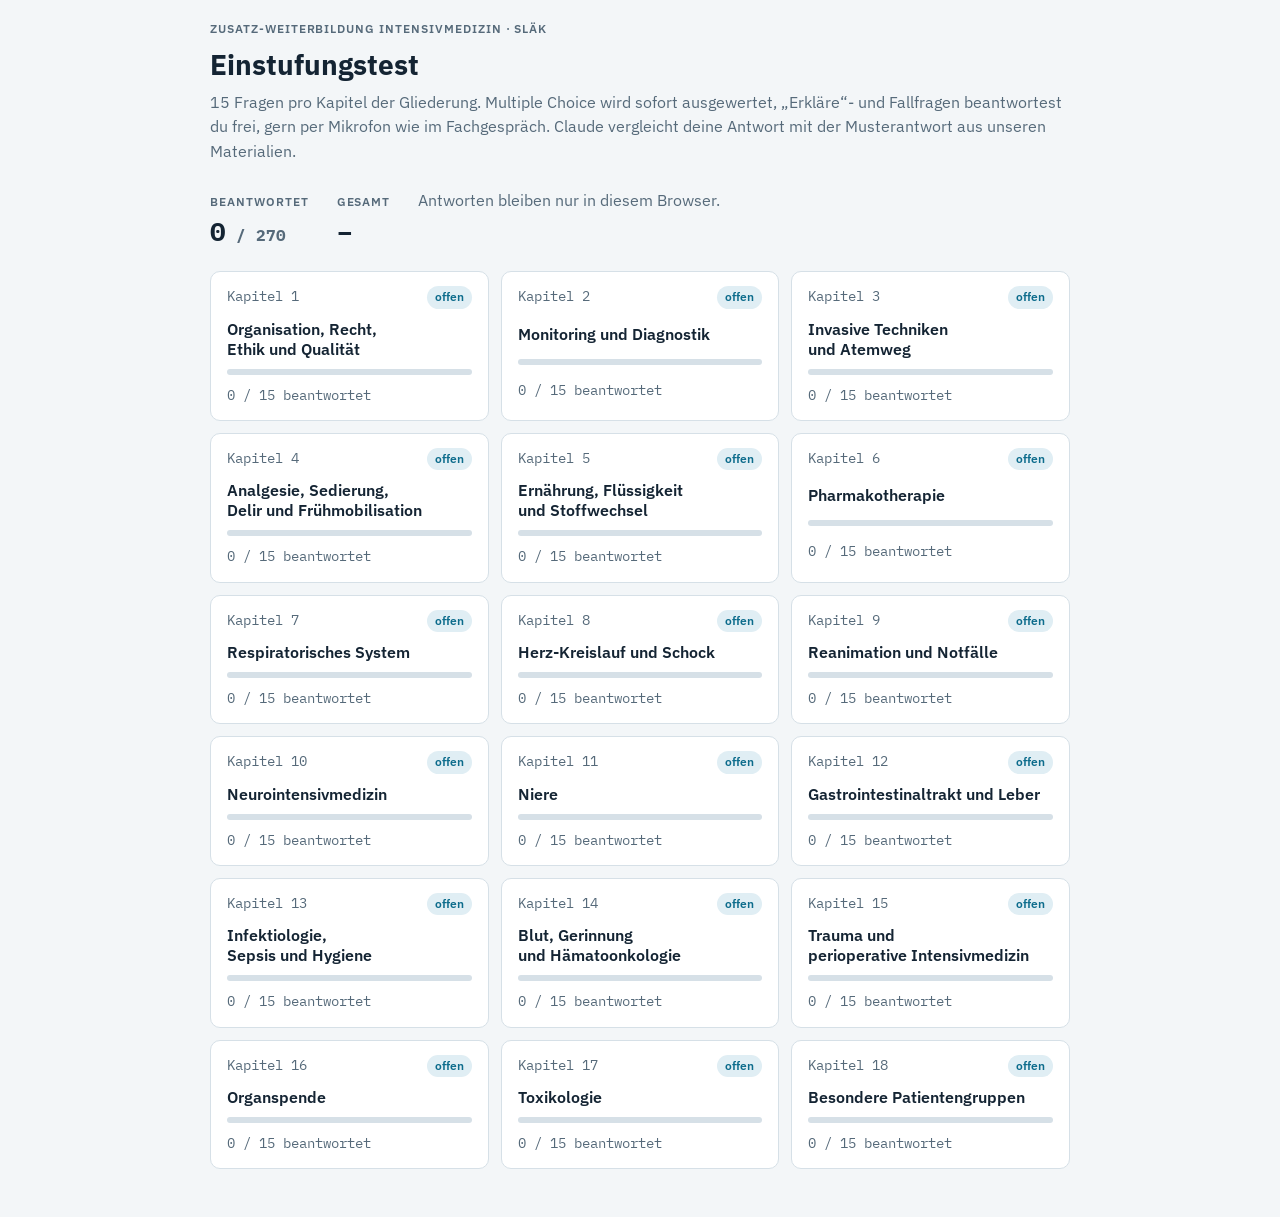
==== einstufung/test/index.html @ cc11ef99 "Webseite aus 88b5002 gebaut" ====
<!doctype html>
<html lang="de">
<head>
<meta charset="utf-8">
<meta name="viewport" content="width=device-width, initial-scale=1, viewport-fit=cover">
<title>Einstufungstest Intensivmedizin</title>
<style>body{margin:0}img{max-width:100%}[hidden]{display:none!important}</style>
</head>
<body>

<meta name="claude:viewport-fit-sides" content="cover">
<link rel="preconnect" href="https://fonts.googleapis.com">
<link rel="stylesheet" href="https://fonts.googleapis.com/css2?family=IBM+Plex+Mono:wght@400;500&family=IBM+Plex+Sans:wght@400;500;600;700&display=swap">
<style>
/* Layout: eine ruhige Spalte wie ein Prüfungsbogen; Übersicht als Raster aus 18 Kapitelkarten, Frage-Ansicht einspaltig. */
:root {
  --bg: #f3f6f8;
  --surface: #ffffff;
  --ink: #142433;
  --muted: #566a7a;
  --line: #d6e0e7;
  --accent: #0d6c8c;
  --accent-ink: #ffffff;
  --accent-soft: #e0eef4;
  --ok: #1f7a4d;
  --ok-soft: #e1f2e8;
  --mid: #9a6408;
  --mid-soft: #fbefd9;
  --bad: #b3362d;
  --bad-soft: #f8e2df;
  --font-body: "IBM Plex Sans", system-ui, -apple-system, "Segoe UI", sans-serif;
  --font-mono: "IBM Plex Mono", ui-monospace, Menlo, Consolas, monospace;
}
@media (prefers-color-scheme: dark) { :root:not([data-theme="light"]) {
  --bg: #0f171e; --surface: #16222c; --ink: #e3ebf1; --muted: #93a6b5; --line: #2a3a47;
  --accent: #4fb3d6; --accent-ink: #08202a; --accent-soft: #173543;
  --ok: #5cc28d; --ok-soft: #173426; --mid: #e0a740; --mid-soft: #3a2c12; --bad: #ef7d72; --bad-soft: #3d1c19;
  color-scheme: dark } }
:root[data-theme="dark"] {
  --bg: #0f171e; --surface: #16222c; --ink: #e3ebf1; --muted: #93a6b5; --line: #2a3a47;
  --accent: #4fb3d6; --accent-ink: #08202a; --accent-soft: #173543;
  --ok: #5cc28d; --ok-soft: #173426; --mid: #e0a740; --mid-soft: #3a2c12; --bad: #ef7d72; --bad-soft: #3d1c19;
  color-scheme: dark }

body { background: var(--bg); color: var(--ink); font-family: var(--font-body); font-size: 16px; line-height: 1.55;
  padding-left: max(16px, env(safe-area-inset-left, 0px)); padding-right: max(16px, env(safe-area-inset-right, 0px)); padding-block: 20px 48px; }
.wrap { max-width: 860px; margin: 0 auto; display: grid; gap: 24px; }
h1, h2, h3 { text-wrap: balance; margin: 0; line-height: 1.25; }
h1 { font-size: 1.75rem; font-weight: 700; }
h2 { font-size: 1.25rem; font-weight: 600; }
p { margin: 0; }
.muted { color: var(--muted); }
.eyebrow { font-size: .75rem; letter-spacing: .08em; text-transform: uppercase; color: var(--muted); font-weight: 600; }
.mono { font-family: var(--font-mono); font-variant-numeric: tabular-nums; }
button { font: inherit; cursor: pointer; border-radius: 8px; border: 1px solid var(--line); background: var(--surface); color: var(--ink); padding: 10px 16px; min-height: 44px; }
button:hover { border-color: var(--accent); }
button:focus-visible, textarea:focus-visible, a:focus-visible { outline: 3px solid var(--accent); outline-offset: 2px; }
button.primary { background: var(--accent); color: var(--accent-ink); border-color: var(--accent); font-weight: 600; }
button:disabled { opacity: .5; cursor: default; }
a { color: var(--accent); }

header.top { display: grid; gap: 8px; }
.summary { display: flex; flex-wrap: wrap; gap: 12px 28px; align-items: baseline; }
.summary .big { font-size: 1.6rem; font-weight: 700; font-family: var(--font-mono); }

.grid { display: grid; grid-template-columns: repeat(auto-fill, minmax(250px, 1fr)); gap: 12px; }
.card { background: var(--surface); border: 1px solid var(--line); border-radius: 10px; padding: 14px 16px; display: grid; gap: 10px; text-align: left; }
.card .row { display: flex; justify-content: space-between; gap: 8px; align-items: baseline; }
.card .nr { font-family: var(--font-mono); color: var(--muted); font-size: .85rem; }
.card h3 { font-size: 1rem; font-weight: 600; min-width: 0; }
.bar { height: 6px; border-radius: 3px; background: var(--line); overflow: hidden; display: flex; }
.bar span { display: block; height: 100%; }
.pill { display: inline-block; font-size: .75rem; font-weight: 600; padding: 2px 8px; border-radius: 999px; white-space: nowrap; }
.pill.ok { background: var(--ok-soft); color: var(--ok); }
.pill.mid { background: var(--mid-soft); color: var(--mid); }
.pill.bad { background: var(--bad-soft); color: var(--bad); }
.pill.none { background: var(--accent-soft); color: var(--accent); }
.card.empty { opacity: .6; }

.quiz { background: var(--surface); border: 1px solid var(--line); border-radius: 12px; padding: 20px; display: grid; gap: 18px; }
.qhead { display: flex; flex-wrap: wrap; gap: 8px 14px; align-items: center; justify-content: space-between; }
.dots { display: flex; flex-wrap: wrap; gap: 4px; }
.dots i { width: 14px; height: 14px; border-radius: 3px; background: var(--line); display: block; }
.dots i.cur { outline: 2px solid var(--accent); outline-offset: 1px; }
.dots i.ok { background: var(--ok); } .dots i.mid { background: var(--mid); } .dots i.bad { background: var(--bad); }
.qtext { font-size: 1.1rem; white-space: pre-wrap; }
.typ { font-size: .75rem; font-weight: 600; letter-spacing: .06em; text-transform: uppercase; color: var(--accent); }
.opts { display: grid; gap: 8px; }
.opts button { text-align: left; display: grid; grid-template-columns: 28px 1fr; gap: 8px; align-items: start; }
.opts button b { font-family: var(--font-mono); }
.opts button.right { border-color: var(--ok); background: var(--ok-soft); }
.opts button.wrong { border-color: var(--bad); background: var(--bad-soft); }
textarea { width: 100%; box-sizing: border-box; min-height: 150px; font: inherit; color: var(--ink); background: var(--bg); border: 1px solid var(--line); border-radius: 8px; padding: 12px; resize: vertical; }
.partial { color: var(--muted); font-style: italic; min-height: 1.4em; }
.actions { display: flex; flex-wrap: wrap; gap: 8px; }
.mic.on { background: var(--bad); color: #fff; border-color: var(--bad); }
.result { border-top: 1px solid var(--line); padding-top: 16px; display: grid; gap: 12px; }
.result ul { margin: 0; padding-left: 1.2em; display: grid; gap: 4px; }
.verdict { display: flex; gap: 10px; align-items: center; flex-wrap: wrap; }
.sources { font-size: .85rem; color: var(--muted); }
.note { font-size: .9rem; padding: 10px 12px; border-radius: 8px; background: var(--accent-soft); }
.hidden-ans { color: var(--muted); }
@media (prefers-reduced-motion: no-preference) { .bar span { transition: width .4s ease; } }
</style>

<div class="wrap">
  <header class="top">
    <span class="eyebrow">Zusatz-Weiterbildung Intensivmedizin · SLÄK</span>
    <h1>Einstufungstest</h1>
    <p class="muted">15 Fragen pro Kapitel der Gliederung. Multiple Choice wird sofort ausgewertet, „Erkläre“- und Fallfragen beantwortest du frei, gern per Mikrofon wie im Fachgespräch. Claude vergleicht deine Antwort mit der Musterantwort aus unseren Materialien.</p>
  </header>
  <main id="app"><p class="muted">Lade Fragen …</p></main>
</div>

<script>
const BLOCKS = ["Organisation, Recht, Ethik und Qualität","Monitoring und Diagnostik","Invasive Techniken und Atemweg","Analgesie, Sedierung, Delir und Frühmobilisation","Ernährung, Flüssigkeit und Stoffwechsel","Pharmakotherapie","Respiratorisches System","Herz-Kreislauf und Schock","Reanimation und Notfälle","Neurointensivmedizin","Niere","Gastrointestinaltrakt und Leber","Infektiologie, Sepsis und Hygiene","Blut, Gerinnung und Hämatoonkologie","Trauma und perioperative Intensivmedizin","Organspende","Toxikologie","Besondere Patientengruppen"];
const TYP = { mc: "Multiple Choice", erklaere: "Erkläre", fall: "Fallbeispiel" };
const app = document.getElementById("app");
let QUESTIONS = [];            // all questions
let ANSWERS = {};              // id -> stored answer
let caps = { db: null, sample: null, dict: null, tts: null };
let state = { view: "overview", block: null, idx: 0 };

const esc = s => String(s ?? "").replace(/[&<>"']/g, c => ({ "&": "&amp;", "<": "&lt;", ">": "&gt;", '"': "&quot;", "'": "&#39;" }[c]));
const lvl = p => p == null ? "none" : p >= 0.75 ? "ok" : p >= 0.45 ? "mid" : "bad";
const lvlText = { ok: "sicher", mid: "teilweise", bad: "Lücke", none: "offen" };
const pct = p => Math.round(p * 100) + " %";

function lsGet() { try { return JSON.parse(localStorage.getItem("einstufung_antworten") || "{}"); } catch { return {}; } }
function lsSet() { try { localStorage.setItem("einstufung_antworten", JSON.stringify(ANSWERS)); } catch {} }

async function saveAnswer(a) {
  ANSWERS[a.id] = a; lsSet();
  if (caps.db) { try { await caps.db.collection("antworten").doc(a.id).set(a); } catch (e) { console.warn("db", e); } }
}

async function loadQuestions() {
  const out = [];
  await Promise.all(BLOCKS.map(async (_, i) => {
    const n = String(i + 1).padStart(2, "0");
    try {
      const r = await fetch(`fragen/block_${n}.json`);
      if (!r.ok) return;
      const j = await r.json();
      (j.fragen || []).forEach(q => out.push({ ...q, block: i + 1 }));
    } catch {}
  }));
  out.sort((a, b) => a.id.localeCompare(b.id));
  return out;
}

function blockStats(b) {
  const qs = QUESTIONS.filter(q => q.block === b);
  const done = qs.filter(q => ANSWERS[q.id]);
  const score = done.length ? done.reduce((s, q) => s + (ANSWERS[q.id].punkte || 0), 0) / done.length : null;
  return { total: qs.length, done: done.length, score };
}

function renderOverview() {
  state.view = "overview";
  const all = QUESTIONS.filter(q => ANSWERS[q.id]);
  const overall = all.length ? all.reduce((s, q) => s + ANSWERS[q.id].punkte, 0) / all.length : null;
  let html = `<div style="display:grid;gap:20px">
    <div class="summary">
      <div><div class="eyebrow">Beantwortet</div><div class="big">${all.length}<span class="muted" style="font-size:1rem"> / ${QUESTIONS.length}</span></div></div>
      <div><div class="eyebrow">Gesamt</div><div class="big">${overall == null ? "–" : pct(overall)}</div></div>
      <div class="muted" style="flex:1;min-width:200px">${caps.db ? "Antworten werden gespeichert, Claude kann sie auswerten." : "Antworten bleiben nur in diesem Browser."}</div>
    </div>
    <div class="grid">`;
  BLOCKS.forEach((t, i) => {
    const b = i + 1, s = blockStats(b), l = s.done ? lvl(s.score) : "none";
    const w = s.total ? (s.done / s.total * 100) : 0;
    html += `<button class="card${s.total ? "" : " empty"}" data-block="${b}" ${s.total ? "" : "disabled"}>
      <div class="row"><span class="nr">Kapitel ${b}</span><span class="pill ${l}">${s.total ? (s.done ? lvlText[l] + " · " + pct(s.score) : "offen") : "Fragen folgen"}</span></div>
      <h3>${esc(t)}</h3>
      <div class="bar"><span style="width:${w}%;background:var(--${l === "none" ? "accent" : l})"></span></div>
      <span class="muted mono" style="font-size:.85rem">${s.done} / ${s.total || 15} beantwortet</span>
    </button>`;
  });
  html += `</div></div>`;
  app.innerHTML = html;
  app.querySelectorAll("[data-block]").forEach(el => el.addEventListener("click", () => openBlock(+el.dataset.block)));
}

function openBlock(b) {
  const qs = QUESTIONS.filter(q => q.block === b);
  const firstOpen = qs.findIndex(q => !ANSWERS[q.id]);
  state = { view: "block", block: b, idx: firstOpen < 0 ? 0 : firstOpen };
  location.hash = "kapitel-" + b;
  renderQuestion();
}

function renderQuestion() {
  stopMic();
  const qs = QUESTIONS.filter(q => q.block === state.block);
  const q = qs[state.idx], a = ANSWERS[q.id];
  const dots = qs.map((x, i) => `<i class="${ANSWERS[x.id] ? lvl(ANSWERS[x.id].punkte) : ""}${i === state.idx ? " cur" : ""}" title="Frage ${i + 1}"></i>`).join("");
  let body = "";
  if (q.typ === "mc") {
    body = `<div class="opts">${q.optionen.map((o, i) => {
      const cls = a ? (i === q.richtig ? "right" : i === a.wahl ? "wrong" : "") : "";
      return `<button data-opt="${i}" class="${cls}" ${a ? "disabled" : ""}><b>${"ABCD"[i]}</b><span>${esc(o.replace(/^[A-D][\s.)]+/, ""))}</span></button>`;
    }).join("")}</div>`;
  } else {
    body = `<label class="eyebrow" for="antwort">Deine Antwort</label>
      <textarea id="antwort" placeholder="Antworte so, wie du es dem Prüfer sagen würdest …" ${a ? "readonly" : ""}>${esc(a ? a.antwort : draft(q.id))}</textarea>
      <div class="partial" id="partial"></div>
      ${a ? "" : `<div class="actions">
        ${caps.dict ? `<button id="mic" class="mic">Mikrofon an</button>` : ""}
        <button id="send" class="primary">Antwort auswerten</button>
        <button id="skip">Weiß ich nicht</button>
      </div>`}`;
  }
  app.innerHTML = `<div class="quiz">
    <div class="qhead">
      <button id="back">← Übersicht</button>
      <span class="mono muted">Kapitel ${state.block} · Frage ${state.idx + 1}/${qs.length}</span>
    </div>
    <div class="dots">${dots}</div>
    <div style="display:grid;gap:8px">
      <span class="typ">${TYP[q.typ] || q.typ} · ${esc(q.unterthema || "")}</span>
      <p class="qtext">${esc(q.frage)}</p>
      ${caps.tts ? `<div><button id="read">Frage vorlesen</button></div>` : ""}
    </div>
    ${body}
    <div id="result">${a ? resultHtml(q, a) : ""}</div>
    <div class="actions" style="justify-content:space-between">
      <button id="prev" ${state.idx === 0 ? "disabled" : ""}>← Zurück</button>
      ${a ? `<button id="redo">Nochmal beantworten</button>` : ""}
      <button id="next" class="${a ? "primary" : ""}">${state.idx === qs.length - 1 ? "Zur Übersicht" : "Weiter →"}</button>
    </div>
  </div>`;
  document.getElementById("back").onclick = () => { location.hash = ""; renderOverview(); };
  document.getElementById("prev").onclick = () => { state.idx--; renderQuestion(); };
  document.getElementById("next").onclick = () => { if (state.idx === qs.length - 1) { location.hash = ""; renderOverview(); } else { state.idx++; renderQuestion(); } };
  const redo = document.getElementById("redo");
  if (redo) redo.onclick = () => { delete ANSWERS[q.id]; lsSet(); if (caps.db) caps.db.collection("antworten").doc(q.id).delete().catch(() => {}); renderQuestion(); };
  const rd = document.getElementById("read");
  if (rd) rd.onclick = () => {
    const txt = q.typ === "mc" ? q.frage + " " + q.optionen.map((o, i) => "ABCD"[i] + ": " + o.replace(/^[A-D][\s.)]+/, "")).join(". ") : q.frage;
    caps.tts.speak(txt.slice(0, 2000), { language: "de" }).catch(() => {});
  };
  if (q.typ === "mc" && !a) app.querySelectorAll("[data-opt]").forEach(el => el.onclick = () => answerMc(q, +el.dataset.opt));
  const ta = document.getElementById("antwort");
  if (ta && !a) ta.oninput = () => setDraft(q.id, ta.value);
  const send = document.getElementById("send");
  if (send) send.onclick = () => gradeFree(q, ta.value.trim());
  const skip = document.getElementById("skip");
  if (skip) skip.onclick = () => saveAnswer({ id: q.id, block: q.block, typ: q.typ, antwort: "", punkte: 0, bewertung: { stufe: "luecke", feedback: "Als nicht gewusst markiert." }, zeit: new Date().toISOString() }).then(renderQuestion);
  const mic = document.getElementById("mic");
  if (mic) mic.onclick = () => toggleMic(q);
}

function draft(id) { try { return sessionStorage.getItem("draft_" + id) || ""; } catch { return ""; } }
function setDraft(id, v) { try { sessionStorage.setItem("draft_" + id, v); } catch {} }

function resultHtml(q, a) {
  const l = lvl(a.punkte);
  const b = a.bewertung || {};
  const list = (title, arr) => arr && arr.length ? `<div><div class="eyebrow">${title}</div><ul>${arr.map(x => `<li>${esc(x)}</li>`).join("")}</ul></div>` : "";
  const src = (q.quellen || []).map(s => `${esc(s.titel)}${s.seite ? ", S. " + esc(s.seite) : ""}${s.kennung ? ` <span class="mono">[${esc(s.kennung)}]</span>` : ""}`).join("<br>");
  const url = q.url && /^https:\/\//.test(q.url) ? ` <a href="${esc(q.url)}" target="_blank" rel="noopener">Internetquelle</a>` : "";
  return `<div class="result">
    <div class="verdict"><span class="pill ${l}">${lvlText[l]} · ${pct(a.punkte)}</span>${b.feedback ? `<span>${esc(b.feedback)}</span>` : ""}</div>
    ${list("Richtig genannt", b.genannt)}${list("Gefehlt", b.fehlend)}${list("Falsch oder ungenau", b.falsch)}
    <div><div class="eyebrow">Musterantwort</div><ul>${(q.musterantwort || []).map(x => `<li>${esc(x)}</li>`).join("")}</ul></div>
    <div class="sources">${src || ""}${q.in_materialien === false ? `<br>Nicht in unseren Materialien belegt.` : ""}${url}</div>
  </div>`;
}

async function answerMc(q, i) {
  await saveAnswer({ id: q.id, block: q.block, typ: q.typ, wahl: i, antwort: "ABCD"[i], punkte: i === q.richtig ? 1 : 0, bewertung: { feedback: i === q.richtig ? "Richtig." : `Richtig wäre ${"ABCD"[q.richtig]}.` }, zeit: new Date().toISOString() });
  renderQuestion();
}

async function gradeFree(q, text) {
  const res = document.getElementById("result");
  if (!text) { res.innerHTML = `<p class="note">Schreib oder sprich zuerst eine Antwort, oder wähle „Weiß ich nicht“.</p>`; return; }
  await stopMic();
  let bewertung, punkte;
  if (caps.sample) {
    document.getElementById("send").disabled = true;
    res.innerHTML = `<p class="note">Claude bewertet deine Antwort …</p>`;
    const prompt = `Du bist Prüfer im mündlichen Fachgespräch Zusatz-Weiterbildung Intensivmedizin (Ärztekammer Sachsen). Bewerte die Antwort des Kandidaten streng, aber fair, nur gegen die Musterantwort und das Bewertungskriterium. Die Antwort kann per Spracherkennung entstanden sein: ignoriere Tipp- und Erkennungsfehler, wenn der Sinn klar ist.

Frage (${TYP[q.typ]}): ${q.frage}
Musterantwort (Kernpunkte): ${(q.musterantwort || []).map(x => "- " + x).join("\n")}
Für volle Punktzahl nötig: ${q.bewertung || "die Kernpunkte"}

Antwort des Kandidaten:
"""${text}"""

Gib nur JSON zurück: {"punkte": Zahl 0 bis 1 (Anteil der Kernpunkte, Abzug für gefährliche Fehler), "genannt": [Kernpunkte, die er korrekt genannt hat], "fehlend": [wichtige fehlende Kernpunkte], "falsch": [sachlich falsche oder gefährliche Aussagen, sonst leer], "feedback": "ein Satz auf Deutsch, direkt an den Kandidaten (du)"}`;
    try {
      bewertung = await caps.sample.json(prompt, { modelTier: "default", cache: false });
      punkte = Math.max(0, Math.min(1, Number(bewertung.punkte) || 0));
    } catch (e) {
      bewertung = null;
      if (e && e.code === "not_granted") caps.sample = null;
    }
  }
  if (!bewertung) {
    // Ohne Claude: Selbsteinschätzung nach Vergleich mit der Musterantwort
    res.innerHTML = `<div class="result"><div><div class="eyebrow">Musterantwort</div><ul>${(q.musterantwort || []).map(x => `<li>${esc(x)}</li>`).join("")}</ul></div>
      <p>Vergleiche selbst: Wie viel davon hattest du?</p>
      <div class="actions"><button data-self="1">Alles</button><button data-self="0.6">Das Meiste</button><button data-self="0.3">Wenig</button><button data-self="0">Nichts</button></div></div>`;
    res.querySelectorAll("[data-self]").forEach(el => el.onclick = async () => {
      await saveAnswer({ id: q.id, block: q.block, typ: q.typ, antwort: text, punkte: +el.dataset.self, bewertung: { feedback: "Selbsteinschätzung." }, zeit: new Date().toISOString() });
      renderQuestion();
    });
    return;
  }
  await saveAnswer({ id: q.id, block: q.block, typ: q.typ, antwort: text, punkte, bewertung: { genannt: bewertung.genannt || [], fehlend: bewertung.fehlend || [], falsch: bewertung.falsch || [], feedback: String(bewertung.feedback || "") }, zeit: new Date().toISOString() });
  try { sessionStorage.removeItem("draft_" + q.id); } catch {}
  renderQuestion();
}

let micOn = false, offs = [];
function toggleMic(q) {
  if (micOn) { stopMic(); return; }
  const d = caps.dict, btn = document.getElementById("mic"), ta = document.getElementById("antwort"), pt = document.getElementById("partial");
  offs.push(d.onPartial(({ text }) => { pt.textContent = text; }));
  offs.push(d.onFinal(({ text }) => { ta.value = (ta.value ? ta.value.replace(/\s*$/, " ") : "") + text; pt.textContent = ""; setDraft(q.id, ta.value); }));
  offs.push(d.onState(({ state: s }) => {
    micOn = s === "listening" || s === "starting";
    btn.classList.toggle("on", micOn); btn.textContent = micOn ? "Mikrofon aus" : "Mikrofon an";
    if (s === "idle") { offs.forEach(f => f()); offs = []; }
  }));
  d.start({ language: "de-DE" }).catch(e => {
    offs.forEach(f => f()); offs = [];
    if (e && e.code === "not_granted") { caps.dict = null; btn.remove(); }
    pt.textContent = e && e.code === "not_granted" ? "Mikrofon nicht freigegeben, bitte tippen." : "Mikrofon konnte nicht starten.";
  });
}
async function stopMic() { if (micOn && caps.dict) { try { await caps.dict.stop(); } catch {} } micOn = false; }

async function start() {
  QUESTIONS = await loadQuestions();
  ANSWERS = lsGet();
  const m = /^#kapitel-(\d+)$/.exec(location.hash);
  if (m && QUESTIONS.some(q => q.block === +m[1])) openBlock(+m[1]); else renderOverview();
  const use = n => (window.claude && window.claude.use ? window.claude.use(n).catch(() => null) : Promise.resolve(null));
  use("sample").then(s => { caps.sample = s; });
  use("dictation").then(d => { caps.dict = d; if (state.view === "block") rerenderSafe(); });
  use("tts").then(t => { caps.tts = t; if (state.view === "block") rerenderSafe(); });
  use("db").then(async db => {
    caps.db = db;
    if (!db) return;
    try {
      const snap = await db.collection("antworten").get();
      snap.docs.forEach(d => { const v = d.data(); if (v && v.id) ANSWERS[v.id] = v; });
      lsSet();
    } catch (e) { console.warn(e); }
    if (state.view === "overview") renderOverview(); else rerenderSafe();
  });
}
function rerenderSafe() {
  const ta = document.getElementById("antwort");
  if (ta && document.activeElement === ta) return; // nicht beim Tippen stören
  if (!micOn) renderQuestion();
}
window.addEventListener("hashchange", () => {
  const m = /^#kapitel-(\d+)$/.exec(location.hash);
  if (m && state.block !== +m[1]) openBlock(+m[1]);
  else if (!m && state.view !== "overview") renderOverview();
});
start();
</script>

</body>
</html>
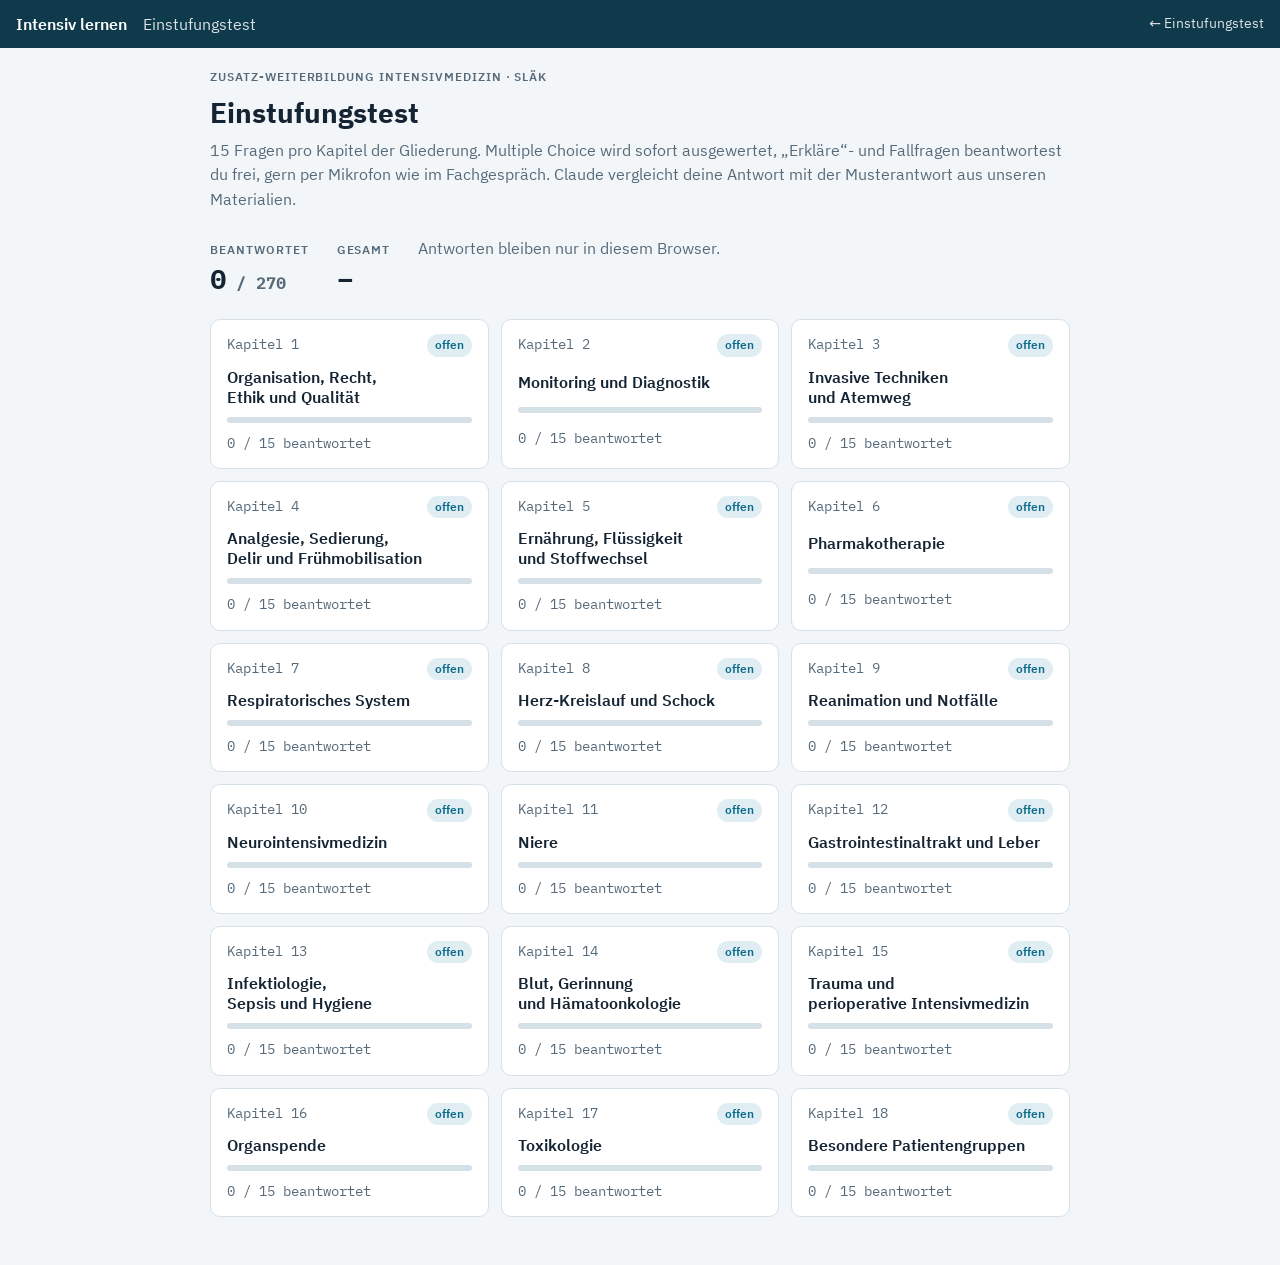
==== commit b3ee72f4: "Webseite aus 2a99abb gebaut" ====
--- a/einstufung/test/index.html
+++ b/einstufung/test/index.html
@@ -8,9 +8,6 @@
 </head>
 <body>
 
-<meta name="claude:viewport-fit-sides" content="cover">
-<link rel="preconnect" href="https://fonts.googleapis.com">
-<link rel="stylesheet" href="https://fonts.googleapis.com/css2?family=IBM+Plex+Mono:wght@400;500&family=IBM+Plex+Sans:wght@400;500;600;700&display=swap">
 <style>
 /* Layout: eine ruhige Spalte wie ein Prüfungsbogen; Übersicht als Raster aus 18 Kapitelkarten, Frage-Ansicht einspaltig. */
 :root {
@@ -102,6 +99,12 @@
 .hidden-ans { color: var(--muted); }
 @media (prefers-reduced-motion: no-preference) { .bar span { transition: width .4s ease; } }
 </style>
+<link rel="stylesheet" href="../../assets/design.css">
+<style>/* Namen dieser Seite auf die gemeinsamen Farben legen */
+:root,:root:not([data-theme="light"]),:root[data-theme="dark"]{--panel:var(--surface);--fg:var(--ink);--warn:var(--mid);--warn-soft:var(--mid-soft);--f-body:var(--font-body);--f-head:var(--font-body);--f-mono:var(--font-mono)}
+body{margin:0;padding-top:0!important}.il-kopf{margin:0 calc(50% - 50vw) 20px}</style>
+<header class="il-kopf"><div class="il-kopf__innen"><a class="il-kopf__name" href="../../index.html">Intensiv lernen</a><span class="il-kopf__titel">Einstufungstest</span><a class="il-kopf__zurueck" href="../../einstufungstest.html">← Einstufungstest</a></div></header>
+
 
 <div class="wrap">
   <header class="top">
--- a/assets/design.css
+++ b/assets/design.css
@@ -0,0 +1,70 @@
+/* Gemeinsames Design für alle Seiten von „Intensiv lernen“:
+   öffentliche Seite (GitHub Pages), private Seite (NAS) und eigenständige HTML-Seiten
+   wie die Einstufungstest-Nachschlageseite. Hier stehen nur Farben, Schriften und Maße.
+   Wie die MkDocs-Seiten sie verwenden, steht in eigen.css.
+   Schriften liegen lokal (IBM Plex, SIL OFL 1.1, siehe fonts/OFL.txt): kein Abruf bei Google. */
+
+@font-face { font-family: "IBM Plex Sans"; font-style: normal; font-weight: 400; font-display: swap; src: url("fonts/ibm-plex-sans-latin-400-normal.woff2") format("woff2"); }
+@font-face { font-family: "IBM Plex Sans"; font-style: italic; font-weight: 400; font-display: swap; src: url("fonts/ibm-plex-sans-latin-400-italic.woff2") format("woff2"); }
+@font-face { font-family: "IBM Plex Sans"; font-style: normal; font-weight: 500; font-display: swap; src: url("fonts/ibm-plex-sans-latin-500-normal.woff2") format("woff2"); }
+@font-face { font-family: "IBM Plex Sans"; font-style: normal; font-weight: 600; font-display: swap; src: url("fonts/ibm-plex-sans-latin-600-normal.woff2") format("woff2"); }
+@font-face { font-family: "IBM Plex Sans"; font-style: normal; font-weight: 700; font-display: swap; src: url("fonts/ibm-plex-sans-latin-700-normal.woff2") format("woff2"); }
+@font-face { font-family: "IBM Plex Mono"; font-style: normal; font-weight: 400; font-display: swap; src: url("fonts/ibm-plex-mono-latin-400-normal.woff2") format("woff2"); }
+@font-face { font-family: "IBM Plex Mono"; font-style: normal; font-weight: 500; font-display: swap; src: url("fonts/ibm-plex-mono-latin-500-normal.woff2") format("woff2"); }
+
+/* Helle Farben. [data-md-color-scheme] setzt MkDocs am <body>, wenn man umschaltet. */
+:root, [data-md-color-scheme="default"] {
+  --bg: #f3f6f8;
+  --surface: #ffffff;
+  --surface-2: #f7fafb;
+  --ink: #142433;
+  --muted: #566a7a;
+  --line: #d6e0e7;
+  --accent: #0d6c8c;
+  --accent-strong: #0a5570;
+  --accent-ink: #ffffff;
+  --accent-soft: #e0eef4;
+  --head: #0f3a4c;
+  --head-ink: #ffffff;
+  --ok: #1f7a4d;
+  --ok-soft: #e1f2e8;
+  --mid: #9a6408;
+  --mid-soft: #fbefd9;
+  --bad: #b3362d;
+  --bad-soft: #f8e2df;
+  --shadow: 0 1px 2px rgba(20, 36, 51, .06), 0 4px 16px rgba(20, 36, 51, .05);
+  --radius: 10px;
+  --font-body: "IBM Plex Sans", system-ui, -apple-system, "Segoe UI", sans-serif;
+  --font-mono: "IBM Plex Mono", ui-monospace, Menlo, Consolas, monospace;
+}
+
+/* Dunkle Farben: eigenständige Seiten folgen dem System, MkDocs dem Umschalter.
+   Die Selektoren entsprechen denen der Einstufungstest-Seite, damit diese Datei sie überschreibt. */
+@media (prefers-color-scheme: dark) {
+  :root:not([data-theme="light"]) {
+    --bg: #0f171e; --surface: #16222c; --surface-2: #1a2833; --ink: #e3ebf1; --muted: #93a6b5; --line: #2a3a47;
+    --accent: #4fb3d6; --accent-strong: #7cc8e3; --accent-ink: #08202a; --accent-soft: #173543;
+    --head: #0b1a23; --head-ink: #e3ebf1;
+    --ok: #5cc28d; --ok-soft: #173426; --mid: #e0a740; --mid-soft: #3a2c12; --bad: #ef7d72; --bad-soft: #3d1c19;
+    --shadow: 0 1px 2px rgba(0, 0, 0, .3);
+    color-scheme: dark;
+  }
+}
+:root[data-theme="dark"], [data-md-color-scheme="slate"] {
+  --bg: #0f171e; --surface: #16222c; --surface-2: #1a2833; --ink: #e3ebf1; --muted: #93a6b5; --line: #2a3a47;
+  --accent: #4fb3d6; --accent-strong: #7cc8e3; --accent-ink: #08202a; --accent-soft: #173543;
+  --head: #0b1a23; --head-ink: #e3ebf1;
+  --ok: #5cc28d; --ok-soft: #173426; --mid: #e0a740; --mid-soft: #3a2c12; --bad: #ef7d72; --bad-soft: #3d1c19;
+  --shadow: 0 1px 2px rgba(0, 0, 0, .3);
+  color-scheme: dark;
+}
+
+/* Kopfleiste für eigenständige Seiten, gleich aussehend wie die MkDocs-Kopfleiste */
+.il-kopf { background: var(--head); color: var(--head-ink); font-family: var(--font-body); }
+.il-kopf__innen { max-width: 1600px; margin: 0 auto; padding: 0 16px; min-height: 48px; display: flex; align-items: center; gap: 16px; flex-wrap: wrap; }
+.il-kopf a { color: inherit; text-decoration: none; }
+.il-kopf__name { font-weight: 600; font-size: 1rem; }
+.il-kopf__zurueck { margin-left: auto; font-size: .875rem; opacity: .85; }
+.il-kopf__zurueck:hover { opacity: 1; text-decoration: underline; }
+.il-kopf__titel { opacity: .85; }
+@media (max-width: 600px) { .il-kopf__titel { display: none; } }
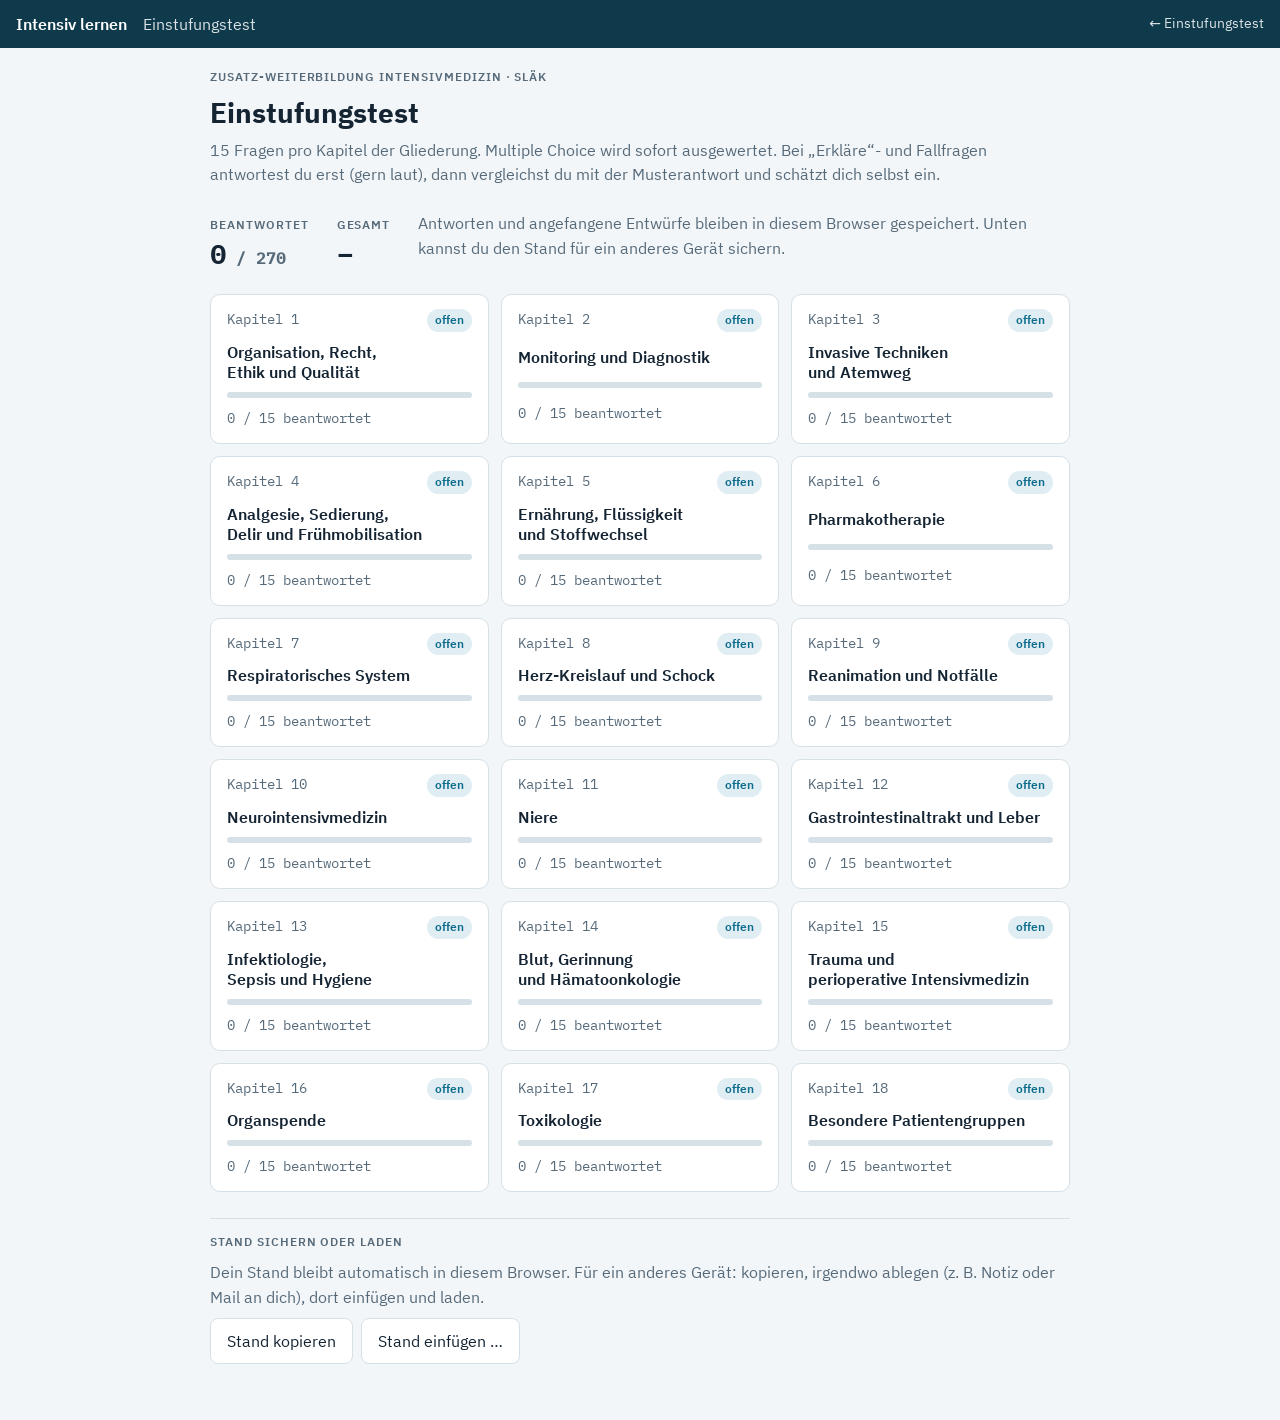
==== commit 74f72392: "Webseite aus e063ba4 gebaut" ====
--- a/einstufung/test/index.html
+++ b/einstufung/test/index.html
@@ -98,6 +98,9 @@
 .note { font-size: .9rem; padding: 10px 12px; border-radius: 8px; background: var(--accent-soft); }
 .hidden-ans { color: var(--muted); }
 @media (prefers-reduced-motion: no-preference) { .bar span { transition: width .4s ease; } }
+.stand { display: grid; gap: 8px; border-top: 1px solid var(--line); padding-top: 14px; margin-top: 6px; }
+.stand p { margin: 0; }
+.stand textarea { min-height: 80px; font-family: var(--font-mono); font-size: .8rem; }
 </style>
 <link rel="stylesheet" href="../../assets/design.css">
 <style>/* Namen dieser Seite auf die gemeinsamen Farben legen */
@@ -110,7 +113,7 @@
   <header class="top">
     <span class="eyebrow">Zusatz-Weiterbildung Intensivmedizin · SLÄK</span>
     <h1>Einstufungstest</h1>
-    <p class="muted">15 Fragen pro Kapitel der Gliederung. Multiple Choice wird sofort ausgewertet, „Erkläre“- und Fallfragen beantwortest du frei, gern per Mikrofon wie im Fachgespräch. Claude vergleicht deine Antwort mit der Musterantwort aus unseren Materialien.</p>
+    <p class="muted" id="intro">15 Fragen pro Kapitel der Gliederung. Multiple Choice wird sofort ausgewertet, „Erkläre“- und Fallfragen beantwortest du frei, gern per Mikrofon wie im Fachgespräch. Claude vergleicht deine Antwort mit der Musterantwort aus unseren Materialien.</p>
   </header>
   <main id="app"><p class="muted">Lade Fragen …</p></main>
 </div>
@@ -133,7 +136,7 @@
 function lsSet() { try { localStorage.setItem("einstufung_antworten", JSON.stringify(ANSWERS)); } catch {} }
 
 async function saveAnswer(a) {
-  ANSWERS[a.id] = a; lsSet();
+  ANSWERS[a.id] = a; lsSet(); clearDraft(a.id);
   if (caps.db) { try { await caps.db.collection("antworten").doc(a.id).set(a); } catch (e) { console.warn("db", e); } }
 }
 
@@ -156,7 +159,7 @@
   const qs = QUESTIONS.filter(q => q.block === b);
   const done = qs.filter(q => ANSWERS[q.id]);
   const score = done.length ? done.reduce((s, q) => s + (ANSWERS[q.id].punkte || 0), 0) / done.length : null;
-  return { total: qs.length, done: done.length, score };
+  return { total: qs.length, done: done.length, score, drafts: qs.filter(q => !ANSWERS[q.id] && DRAFTS[q.id]).length };
 }
 
 function renderOverview() {
@@ -167,8 +170,9 @@
     <div class="summary">
       <div><div class="eyebrow">Beantwortet</div><div class="big">${all.length}<span class="muted" style="font-size:1rem"> / ${QUESTIONS.length}</span></div></div>
       <div><div class="eyebrow">Gesamt</div><div class="big">${overall == null ? "–" : pct(overall)}</div></div>
-      <div class="muted" style="flex:1;min-width:200px">${caps.db ? "Antworten werden gespeichert, Claude kann sie auswerten." : "Antworten bleiben nur in diesem Browser."}</div>
+      <div class="muted" style="flex:1;min-width:200px">${caps.db ? "Antworten und Entwürfe werden automatisch gespeichert und erscheinen auf jedem Gerät, auf dem du diese Seite bei claude.ai öffnest (PC, Handy, App)." : "Antworten und angefangene Entwürfe bleiben in diesem Browser gespeichert. Unten kannst du den Stand für ein anderes Gerät sichern."}</div>
     </div>
+    ${resumeHtml()}
     <div class="grid">`;
   BLOCKS.forEach((t, i) => {
     const b = i + 1, s = blockStats(b), l = s.done ? lvl(s.score) : "none";
@@ -177,18 +181,34 @@
       <div class="row"><span class="nr">Kapitel ${b}</span><span class="pill ${l}">${s.total ? (s.done ? lvlText[l] + " · " + pct(s.score) : "offen") : "Fragen folgen"}</span></div>
       <h3>${esc(t)}</h3>
       <div class="bar"><span style="width:${w}%;background:var(--${l === "none" ? "accent" : l})"></span></div>
-      <span class="muted mono" style="font-size:.85rem">${s.done} / ${s.total || 15} beantwortet</span>
+      <span class="muted mono" style="font-size:.85rem">${s.done} / ${s.total || 15} beantwortet${s.drafts ? ` · ${s.drafts} angefangen` : ""}</span>
     </button>`;
   });
   html += `</div></div>`;
   app.innerHTML = html;
+  app.firstElementChild.appendChild(standPanel(null));
   app.querySelectorAll("[data-block]").forEach(el => el.addEventListener("click", () => openBlock(+el.dataset.block)));
+  const r = document.getElementById("resume");
+  if (r) r.onclick = () => openBlock(+r.dataset.b);
+}
+
+function resumeHtml() {
+  // Zuletzt bearbeitetes Kapitel mit offenen Fragen (Antworten und Entwürfe)
+  const events = [...Object.values(ANSWERS), ...Object.values(DRAFTS)].filter(a => a && a.zeit && a.id)
+    .map(a => ({ zeit: a.zeit, block: QUESTIONS.find(q => q.id === a.id)?.block })).filter(e => e.block)
+    .sort((a, b) => b.zeit.localeCompare(a.zeit));
+  for (const e of events) {
+    const s = blockStats(e.block);
+    if (s.done < s.total) return `<div class="actions"><button id="resume" class="primary" data-b="${e.block}">Weitermachen: Kapitel ${e.block}</button></div>`;
+  }
+  return "";
 }
 
 function openBlock(b) {
   const qs = QUESTIONS.filter(q => q.block === b);
   const firstOpen = qs.findIndex(q => !ANSWERS[q.id]);
   state = { view: "block", block: b, idx: firstOpen < 0 ? 0 : firstOpen };
+  try { const last = JSON.parse(localStorage.getItem("einstufung_position") || "{}")[b]; if (firstOpen >= 0 && Number.isInteger(last) && last < qs.length && !ANSWERS[qs[last].id]) state.idx = last; } catch {}
   location.hash = "kapitel-" + b;
   renderQuestion();
 }
@@ -206,7 +226,7 @@
     }).join("")}</div>`;
   } else {
     body = `<label class="eyebrow" for="antwort">Deine Antwort</label>
-      <textarea id="antwort" placeholder="Antworte so, wie du es dem Prüfer sagen würdest …" ${a ? "readonly" : ""}>${esc(a ? a.antwort : draft(q.id))}</textarea>
+      <textarea id="antwort" placeholder="Antworte so, wie du es dem Prüfer sagen würdest …" ${a ? "readonly" : ""}>${esc(a ? a.antwort : draft(q.id))}</textarea>${a ? "" : `<span id="gespeichert" class="muted mono" style="font-size:.8rem">${draft(q.id) ? "Entwurf gespeichert" : ""}</span>`}
       <div class="partial" id="partial"></div>
       ${a ? "" : `<div class="actions">
         ${caps.dict ? `<button id="mic" class="mic">Mikrofon an</button>` : ""}
@@ -234,6 +254,8 @@
     </div>
   </div>`;
   document.getElementById("back").onclick = () => { location.hash = ""; renderOverview(); };
+  try { const pos = JSON.parse(localStorage.getItem("einstufung_position") || "{}"); pos[state.block] = state.idx; localStorage.setItem("einstufung_position", JSON.stringify(pos)); } catch {}
+  if (!caps.db && !app.querySelector(".stand")) app.appendChild(standPanel(state.block));
   document.getElementById("prev").onclick = () => { state.idx--; renderQuestion(); };
   document.getElementById("next").onclick = () => { if (state.idx === qs.length - 1) { location.hash = ""; renderOverview(); } else { state.idx++; renderQuestion(); } };
   const redo = document.getElementById("redo");
@@ -254,8 +276,62 @@
   if (mic) mic.onclick = () => toggleMic(q);
 }
 
-function draft(id) { try { return sessionStorage.getItem("draft_" + id) || ""; } catch { return ""; } }
-function setDraft(id, v) { try { sessionStorage.setItem("draft_" + id, v); } catch {} }
+// Entwürfe: angefangene freie Antworten bleiben erhalten (Browser, bei Claude zusätzlich in der Datenbank)
+let DRAFTS = {};
+function draftsGet() { try { return JSON.parse(localStorage.getItem("einstufung_entwuerfe") || "{}"); } catch { return {}; } }
+function draftsSet() { try { localStorage.setItem("einstufung_entwuerfe", JSON.stringify(DRAFTS)); } catch {} }
+function draft(id) { return (DRAFTS[id] && DRAFTS[id].text) || ""; }
+const draftTimers = {};
+function setDraft(id, v) {
+  if (v && v.trim()) DRAFTS[id] = { id, text: v, zeit: new Date().toISOString() }; else delete DRAFTS[id];
+  draftsSet();
+  const st = document.getElementById("gespeichert"); if (st) st.textContent = v && v.trim() ? "Entwurf gespeichert" : "";
+  if (caps.db) {
+    clearTimeout(draftTimers[id]);
+    draftTimers[id] = setTimeout(() => {
+      const ref = caps.db.collection("entwuerfe").doc(id);
+      (DRAFTS[id] ? ref.set(DRAFTS[id]) : ref.delete()).catch(() => {});
+    }, 1500);
+  }
+}
+function clearDraft(id) { if (DRAFTS[id]) setDraft(id, ""); }
+
+// Stand sichern und laden (für anderen Browser oder anderes Gerät), gesamt oder pro Kapitel
+function exportStand(block) {
+  const ids = new Set(QUESTIONS.filter(q => !block || q.block === block).map(q => q.id));
+  const pick = o => Object.fromEntries(Object.entries(o).filter(([k]) => ids.has(k)));
+  return JSON.stringify({ einstufung: 1, kapitel: block || "alle", zeit: new Date().toISOString(), antworten: pick(ANSWERS), entwuerfe: pick(DRAFTS) });
+}
+async function importStand(text) {
+  const d = JSON.parse(text);
+  if (!d || d.einstufung !== 1) throw new Error("Das ist kein gespeicherter Stand dieses Tests.");
+  let n = 0;
+  for (const [k, v] of Object.entries(d.antworten || {})) { if (!ANSWERS[k] || (v.zeit || "") > (ANSWERS[k].zeit || "")) { await saveAnswer(v); n++; } }
+  for (const [k, v] of Object.entries(d.entwuerfe || {})) { if (!ANSWERS[k] && (!DRAFTS[k] || (v.zeit || "") > (DRAFTS[k].zeit || ""))) { setDraft(k, v.text); n++; } }
+  return n;
+}
+function standPanel(block) {
+  const box = document.createElement("div");
+  box.className = "stand";
+  box.innerHTML = `<div class="eyebrow">${block ? "Stand dieses Kapitels" : "Stand sichern oder laden"}</div>
+    <p class="muted">${caps.db ? "Hier brauchst du das nur, um einen Stand von der öffentlichen Webseite zu übernehmen: dort kopieren, hier einfügen und laden." : "Dein Stand bleibt automatisch in diesem Browser. Für ein anderes Gerät: kopieren, irgendwo ablegen (z. B. Notiz oder Mail an dich), dort einfügen und laden."}</p>
+    <div class="actions"><button id="st-copy">Stand kopieren</button><button id="st-show">Stand einfügen …</button></div>
+    <div id="st-in" hidden><textarea id="st-text" placeholder="Gespeicherten Stand hier einfügen"></textarea>
+      <div class="actions"><button id="st-load" class="primary">Laden</button></div></div>
+    <p id="st-msg" class="muted mono"></p>`;
+  const msg = box.querySelector("#st-msg");
+  box.querySelector("#st-copy").onclick = async () => {
+    const s = exportStand(block);
+    try { await navigator.clipboard.writeText(s); msg.textContent = "Kopiert."; }
+    catch { box.querySelector("#st-in").hidden = false; const ta = box.querySelector("#st-text"); ta.value = s; ta.select(); msg.textContent = "Kopieren ging nicht automatisch – der Text ist markiert, bitte selbst kopieren."; }
+  };
+  box.querySelector("#st-show").onclick = () => { box.querySelector("#st-in").hidden = false; box.querySelector("#st-text").focus(); };
+  box.querySelector("#st-load").onclick = async () => {
+    try { const n = await importStand(box.querySelector("#st-text").value.trim()); msg.textContent = n + " Einträge übernommen."; setTimeout(() => state.view === "overview" ? renderOverview() : renderQuestion(), 800); }
+    catch (e) { msg.textContent = e.message && !e.message.startsWith("Unexpected") ? e.message : "Der Text ist kein gültiger Stand. Bitte vollständig einfügen."; }
+  };
+  return box;
+}
 
 function resultHtml(q, a) {
   const l = lvl(a.punkte);
@@ -314,7 +390,6 @@
     return;
   }
   await saveAnswer({ id: q.id, block: q.block, typ: q.typ, antwort: text, punkte, bewertung: { genannt: bewertung.genannt || [], fehlend: bewertung.fehlend || [], falsch: bewertung.falsch || [], feedback: String(bewertung.feedback || "") }, zeit: new Date().toISOString() });
-  try { sessionStorage.removeItem("draft_" + q.id); } catch {}
   renderQuestion();
 }
 
@@ -338,8 +413,12 @@
 async function stopMic() { if (micOn && caps.dict) { try { await caps.dict.stop(); } catch {} } micOn = false; }
 
 async function start() {
+  if (!(window.claude && window.claude.use)) {
+    document.getElementById("intro").textContent = "15 Fragen pro Kapitel der Gliederung. Multiple Choice wird sofort ausgewertet. Bei „Erkläre“- und Fallfragen antwortest du erst (gern laut), dann vergleichst du mit der Musterantwort und schätzt dich selbst ein.";
+  }
   QUESTIONS = await loadQuestions();
   ANSWERS = lsGet();
+  DRAFTS = draftsGet();
   const m = /^#kapitel-(\d+)$/.exec(location.hash);
   if (m && QUESTIONS.some(q => q.block === +m[1])) openBlock(+m[1]); else renderOverview();
   const use = n => (window.claude && window.claude.use ? window.claude.use(n).catch(() => null) : Promise.resolve(null));
@@ -353,6 +432,9 @@
       const snap = await db.collection("antworten").get();
       snap.docs.forEach(d => { const v = d.data(); if (v && v.id) ANSWERS[v.id] = v; });
       lsSet();
+      const es = await db.collection("entwuerfe").get();
+      es.docs.forEach(d => { const v = d.data(); if (v && v.id && !ANSWERS[v.id] && (!DRAFTS[v.id] || (v.zeit || "") > (DRAFTS[v.id].zeit || ""))) DRAFTS[v.id] = v; });
+      draftsSet();
     } catch (e) { console.warn(e); }
     if (state.view === "overview") renderOverview(); else rerenderSafe();
   });
@@ -370,5 +452,6 @@
 start();
 </script>
 
+
 </body>
 </html>
